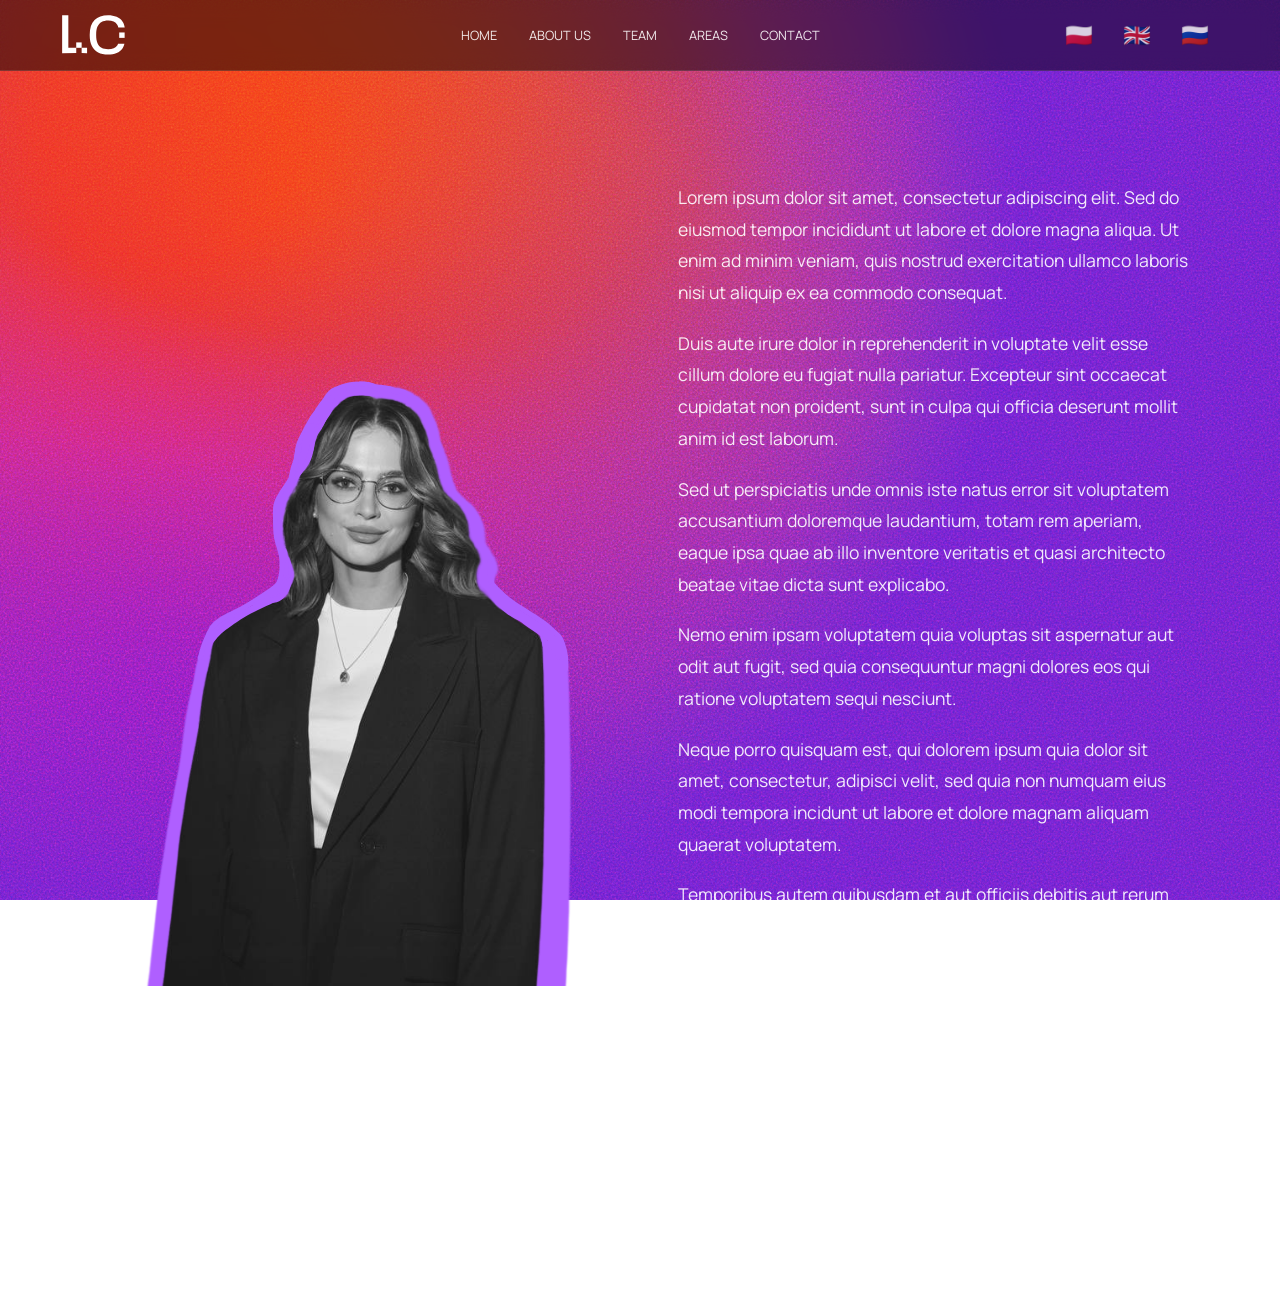
==== ania.html @ a120a797 "Add files via upload" ====
<!DOCTYPE html>
<html lang="pl">
<head>
    <meta charset="UTF-8">
    <meta name="viewport" content="width=device-width, initial-scale=1.0">
    <title>Ania - Legaicha.in</title>
    <link rel="icon" type="image/svg+xml" href="2.svg">
    <link rel="apple-touch-icon" href="2.svg">
    <link rel="stylesheet" href="styles.css">
    <link href="https://fonts.googleapis.com/css2?family=Press+Start+2P&family=Manrope:wght@300;400;500;600;700&display=swap" rel="stylesheet">
    <link rel="stylesheet" href="https://cdnjs.cloudflare.com/ajax/libs/font-awesome/6.0.0/css/all.min.css">
</head>
<body>
    <!-- Fixed Navigation Bar -->
    <nav class="navbar">
        <div class="nav-container">
            <div class="nav-logo">
                <a href="index.html" class="logo-link">
                    <img src="2.svg" alt="Legaicha.in">
                </a>
            </div>
            <ul class="nav-menu">
                <li class="nav-item">
                    <a href="index.html" class="nav-link" data-translate="nav-home">HOME</a>
                </li>
                <li class="nav-item">
                    <a href="index.html" class="nav-link" data-translate="nav-about">ABOUT US</a>
                </li>
                <li class="nav-item">
                    <a href="index.html" class="nav-link" data-translate="nav-team">TEAM</a>
                </li>
                <li class="nav-item">
                    <a href="index.html" class="nav-link" data-translate="nav-areas">AREAS</a>
                </li>
                <li class="nav-item">
                    <a href="index.html" class="nav-link" data-translate="nav-contact">CONTACT</a>
                </li>
            </ul>
            <div class="language-selector">
                <button class="lang-btn active" data-lang="pl">🇵🇱</button>
                <button class="lang-btn" data-lang="en">🇬🇧</button>
                <button class="lang-btn" data-lang="ru">🇷🇺</button>
            </div>
            <div class="hamburger">
                <span class="bar"></span>
                <span class="bar"></span>
                <span class="bar"></span>
            </div>
        </div>
    </nav>

    <!-- Main Content -->
    <main class="main-content">
        <section class="section">
            <div class="container">
                <h2 class="about-heading" data-translate="ania-heading">ANIA</h2>
                <div class="about-interactive">
                    <div class="about-image-container">
                        <img src="ania.svg" alt="Ania" class="about-image">
                    </div>
                    <div class="about-text-container" style="opacity: 1; transform: translateX(0); pointer-events: auto;">
                        <div class="about-text-content" data-translate="ania-text">
                            <p>Lorem ipsum dolor sit amet, consectetur adipiscing elit. Sed do eiusmod tempor incididunt ut labore et dolore magna aliqua. Ut enim ad minim veniam, quis nostrud exercitation ullamco laboris nisi ut aliquip ex ea commodo consequat.</p>
                            
                            <p>Duis aute irure dolor in reprehenderit in voluptate velit esse cillum dolore eu fugiat nulla pariatur. Excepteur sint occaecat cupidatat non proident, sunt in culpa qui officia deserunt mollit anim id est laborum.</p>
                            
                            <p>Sed ut perspiciatis unde omnis iste natus error sit voluptatem accusantium doloremque laudantium, totam rem aperiam, eaque ipsa quae ab illo inventore veritatis et quasi architecto beatae vitae dicta sunt explicabo.</p>
                            
                            <p>Nemo enim ipsam voluptatem quia voluptas sit aspernatur aut odit aut fugit, sed quia consequuntur magni dolores eos qui ratione voluptatem sequi nesciunt.</p>
                            
                            <p>Neque porro quisquam est, qui dolorem ipsum quia dolor sit amet, consectetur, adipisci velit, sed quia non numquam eius modi tempora incidunt ut labore et dolore magnam aliquam quaerat voluptatem.</p>
                            
                            <p>Temporibus autem quibusdam et aut officiis debitis aut rerum necessitatibus saepe eveniet ut et voluptates repudiandae sint et molestiae non recusandae. Itaque earum rerum hic tenetur a sapiente delectus, ut aut reiciendis voluptatibus maiores alias consequatur aut perferendis doloribus asperiores repellat.</p>
                            
                            <p>Nulla facilisi. Curabitur lacinia pulvinar nibh. Aliquam porttitor, nulla quis luctus finibus, risus nibh porta nisi, nec commodo arcu tortor id nunc. Proin quis neque lacinia, euismod dui a, aliquet nisi.</p>
                        </div>
                    </div>
                </div>
            </div>
        </section>
    </main>

    <script src="script.js"></script>
</body>
</html>
---- styles.css ----
/* Reset and base styles */
* {
    margin: 0;
    padding: 0;
    box-sizing: border-box;
}

body {
    font-family: 'Manrope', sans-serif;
    line-height: 1.6;
    color: #333;
    overflow-x: hidden;
    margin: 0;
    padding: 0;
    position: relative;
}

/* Fixed gradient background - completely static */
html::before {
    content: '';
    position: fixed;
    top: 0;
    left: 0;
    right: 0;
    bottom: 0;
    width: 100%;
    height: 100%;
    z-index: -1000;
    pointer-events: none;
    
    --y-0: 16%;
    --c-0: hsla(18, 76%, 52%, 1);
    --x-0: 13%;
    --c-1: hsla(265, 73%, 45%, 1);
    --x-1: 14%;
    --y-1: 89%;
    --y-2: 23%;
    --x-2: 23%;
    --c-2: hsla(18, 76%, 52%, 1);
    --y-3: 23%;
    --x-3: 23%;
    --c-3: hsla(265, 73%, 45%, 1);
    --y-4: 23%;
    --x-4: 23%;
    --c-4: hsla(265, 73%, 45%, 1);
    
    background-color: hsla(265, 73%, 45%, 1);
    background-image: 
        url("data:image/svg+xml,%3Csvg viewBox='0 0 728 728' xmlns='http://www.w3.org/2000/svg'%3E%3Cfilter id='noiseFilter'%3E%3CfeTurbulence type='fractalNoise' baseFrequency='0.65' numOctaves='3' stitchTiles='stitch'/%3E%3C/filter%3E%3Crect width='100%25' height='100%25' filter='url(%23noiseFilter)'/%3E%3C/svg%3E"), 
        radial-gradient(circle at var(--x-0) var(--y-0), var(--c-0) var(--s-start-0), transparent var(--s-end-0)), 
        radial-gradient(circle at var(--x-1) var(--y-1), var(--c-1) var(--s-start-1), transparent var(--s-end-1)), 
        radial-gradient(circle at var(--x-2) var(--y-2), var(--c-2) var(--s-start-2), transparent var(--s-end-2)), 
        radial-gradient(circle at var(--x-3) var(--y-3), var(--c-3) var(--s-start-3), transparent var(--s-end-3)), 
        radial-gradient(circle at var(--x-4) var(--y-4), var(--c-4) var(--s-start-4), transparent var(--s-end-4));
    animation: hero-gradient-animation 10s linear infinite alternate-reverse;
    background-blend-mode: overlay, overlay, normal, normal, normal, normal;
    background-attachment: fixed;
}

/* Gradient Animation Properties */
@property --s-start-0 {
    syntax: '<percentage>';
    inherits: false;
    initial-value: 9%;
}

@property --s-end-0 {
    syntax: '<percentage>';
    inherits: false;
    initial-value: 58.89119889119889%;
}

@property --y-0 {
    syntax: '<percentage>';
    inherits: false;
    initial-value: 16%;
}

@property --c-0 {
    syntax: '<color>';
    inherits: false;
    initial-value: hsla(18, 76%, 52%, 1);
}

@property --x-0 {
    syntax: '<percentage>';
    inherits: false;
    initial-value: 13%;
}

@property --c-1 {
    syntax: '<color>';
    inherits: false;
    initial-value: hsla(265, 73%, 45%, 1);
}

@property --s-start-1 {
    syntax: '<percentage>';
    inherits: false;
    initial-value: 9%;
}

@property --s-end-1 {
    syntax: '<percentage>';
    inherits: false;
    initial-value: 58.89119889119889%;
}

@property --x-1 {
    syntax: '<percentage>';
    inherits: false;
    initial-value: 14%;
}

@property --y-1 {
    syntax: '<percentage>';
    inherits: false;
    initial-value: 89%;
}

@property --y-2 {
    syntax: '<percentage>';
    inherits: false;
    initial-value: 23%;
}

@property --x-2 {
    syntax: '<percentage>';
    inherits: false;
    initial-value: 23%;
}

@property --s-start-2 {
    syntax: '<percentage>';
    inherits: false;
    initial-value: 2%;
}

@property --s-end-2 {
    syntax: '<percentage>';
    inherits: false;
    initial-value: 60%;
}

@property --c-2 {
    syntax: '<color>';
    inherits: false;
    initial-value: hsla(18, 76%, 52%, 1);
}

@property --y-3 {
    syntax: '<percentage>';
    inherits: false;
    initial-value: 23%;
}

@property --x-3 {
    syntax: '<percentage>';
    inherits: false;
    initial-value: 23%;
}

@property --s-start-3 {
    syntax: '<percentage>';
    inherits: false;
    initial-value: 2%;
}

@property --s-end-3 {
    syntax: '<percentage>';
    inherits: false;
    initial-value: 60%;
}

@property --c-3 {
    syntax: '<color>';
    inherits: false;
    initial-value: hsla(265, 73%, 45%, 1);
}

@property --y-4 {
    syntax: '<percentage>';
    inherits: false;
    initial-value: 23%;
}

@property --x-4 {
    syntax: '<percentage>';
    inherits: false;
    initial-value: 23%;
}

@property --s-start-4 {
    syntax: '<percentage>';
    inherits: false;
    initial-value: 2%;
}

@property --s-end-4 {
    syntax: '<percentage>';
    inherits: false;
    initial-value: 60%;
}

@property --c-4 {
    syntax: '<color>';
    inherits: false;
    initial-value: hsla(265, 73%, 45%, 1);
}

/* Gradient Animation Keyframes */
@keyframes hero-gradient-animation {
    0% {
        --c-1: hsla(265, 73%, 45%, 1);
        --s-start-1: 9%;
        --s-end-1: 58.89119889119889%;
        --x-1: 14%;
        --y-1: 89%;
        --y-2: 23%;
        --x-2: 23%;
        --s-start-2: 2%;
        --s-end-2: 60%;
        --c-2: hsla(18, 76%, 52%, 1);
        --y-3: 23%;
        --x-3: 23%;
        --s-start-3: 2%;
        --s-end-3: 60%;
        --c-3: hsla(265, 73%, 45%, 1);
        --y-4: 23%;
        --x-4: 23%;
        --s-start-4: 2%;
        --s-end-4: 60%;
        --c-4: hsla(265, 73%, 45%, 1);
    }

    33% {
        --c-1: hsla(18, 76%, 52%, 1);
        --s-start-1: 4.5991935069083505%;
        --s-end-1: 60%;
        --x-1: 97%;
        --y-1: 47%;
        --y-2: 91%;
        --x-2: 92%;
        --s-start-2: 4%;
        --s-end-2: 73%;
        --c-2: hsla(18, 76%, 52%, 1);
        --y-3: 91%;
        --x-3: 92%;
        --s-start-3: 4%;
        --s-end-3: 73%;
        --c-3: hsla(265, 0%, 0%, 1);
        --y-4: 91%;
        --x-4: 92%;
        --s-start-4: 4%;
        --s-end-4: 73%;
        --c-4: hsla(265, 0%, 0%, 1);
    }

    66% {
        --c-1: hsla(326, 62%, 40%, 1);
        --s-start-1: 4.5991935069083505%;
        --s-end-1: 60%;
        --x-1: 97%;
        --y-1: 47%;
        --y-2: 91%;
        --x-2: 92%;
        --s-start-2: 4%;
        --s-end-2: 73%;
        --c-2: hsla(265, 73%, 45%, 1);
        --y-3: 91%;
        --x-3: 92%;
        --s-start-3: 4%;
        --s-end-3: 73%;
        --c-3: hsla(18, 0%, 0%, 1);
        --y-4: 91%;
        --x-4: 92%;
        --s-start-4: 4%;
        --s-end-4: 73%;
        --c-4: hsla(265, 0%, 0%, 1);
    }

    99% {
        --y-3: 91%;
        --x-3: 92%;
        --s-start-3: 4%;
        --s-end-3: 73%;
        --c-3: hsla(18, 0%, 0%, 1);
        --y-4: 91%;
        --x-4: 92%;
        --s-start-4: 4%;
        --s-end-4: 73%;
        --c-4: hsla(265, 0%, 0%, 1);
    }
}

/* Hero section without background */
.hero-section {
    min-height: 100vh;
    position: relative;
    background: transparent;
    padding-bottom: 0;
}

/* Navigation Bar */
.navbar {
    position: fixed;
    top: 0;
    width: 100%;
    background: rgba(0, 0, 0, 0.5);
    backdrop-filter: blur(10px);
    border-bottom: 1px solid rgba(255, 255, 255, 0.1);
    z-index: 1000;
    transition: all 0.3s ease;
}

.nav-container {
    max-width: 1200px;
    margin: 0 auto;
    padding: 0 20px;
    display: flex;
    justify-content: space-between;
    align-items: center;
    height: 70px;
    position: relative;
}

.nav-logo {
    display: flex;
    align-items: center;
}

.nav-logo img {
    height: 40px;
    width: auto;
}

.logo-link {
    display: inline-block;
    text-decoration: none;
    line-height: 0;
}

.nav-menu {
    display: flex;
    list-style: none;
    gap: 2rem;
    align-items: center;
    position: absolute;
    left: 50%;
    transform: translateX(-50%);
    margin: 0;
}

.nav-link {
    color: rgba(255, 255, 255, 0.9);
    text-decoration: none;
    font-weight: normal;
    font-size: 0.8rem;
    position: relative;
    transition: color 0.3s ease;
}

.nav-link:hover {
    color: #f2c249;
}



/* Language Selector */
.language-selector {
    display: flex;
    gap: 0.5rem;
    margin-left: 2rem;
}

.lang-btn {
    padding: 0.5rem;
    border: none;
    background: none;
    color: rgba(255, 255, 255, 0.8);
    cursor: pointer;
    font-size: 1.4rem;
    transition: all 0.3s ease;
    min-width: 50px;
    display: flex;
    align-items: center;
    justify-content: center;
}

.lang-btn:hover {
    opacity: 0.7;
}

/* Hamburger Menu */
.hamburger {
    display: none;
    flex-direction: column;
    cursor: pointer;
    margin-left: 1rem;
}

    .bar {
        width: 25px;
        height: 3px;
        background-color: rgba(255, 255, 255, 0.9);
        margin: 3px 0;
        transition: 0.3s;
    }

/* Main Content */
.main-content {
    padding-top: 70px;
}

.container {
    max-width: 1200px;
    margin: 0 auto;
    padding: 0 20px;
}

.section {
    padding: 80px 0;
    position: relative;
}

.section:not(.hero-section) {
    background: none;
    margin: 0;
}

.section:nth-child(even):not(.hero-section) {
    background: none;
}

.section-title {
    font-size: 1.5rem;
    font-weight: normal;
    text-align: center;
    margin-bottom: 3rem;
    color: white;
    text-shadow: 2px 2px 4px rgba(0, 0, 0, 0.7);
}

/* Hero Section */
.hero-content {
    display: flex;
    flex-direction: column;
    align-items: center;
    justify-content: center;
    text-align: center;
    height: calc(100vh - 250px);
    color: white;
}

.hero-logo {
    max-width: 1600px;
    width: 80%;
    height: auto;
    margin-bottom: 0.5rem;
    filter: drop-shadow(2px 2px 4px rgba(0, 0, 0, 0.3));
}

.hero-title {
    font-size: 2.5rem;
    font-weight: normal;
    margin-bottom: 1rem;
    text-shadow: 2px 2px 4px rgba(0, 0, 0, 0.3);
    display: none;
}

.hero-subtitle {
    font-size: 0.9rem;
    margin-bottom: 2rem;
    opacity: 0.9;
    max-width: 600px;
    line-height: 1.8;
}

.cta-button {
    padding: 1rem 2rem;
    background: rgba(255, 255, 255, 0.2);
    border: 2px solid rgba(255, 255, 255, 0.3);
    color: white;
    font-size: 0.7rem;
    font-family: 'Manrope', sans-serif;
    border-radius: 8px;
    cursor: pointer;
    transition: all 0.3s ease;
    backdrop-filter: blur(10px);
}

.cta-button:hover {
    background: rgba(255, 255, 255, 0.3);
    transform: translateY(-2px);
    box-shadow: 0 10px 30px rgba(0, 0, 0, 0.2);
}

/* About Section */
.about-content {
    max-width: 800px;
    margin: 0 auto;
    text-align: center;
    font-size: 0.7rem;
    line-height: 2;
    color: white;
    text-shadow: 1px 1px 3px rgba(0, 0, 0, 0.8);
}

/* Team Section */
.team-grid {
    display: grid;
    grid-template-columns: repeat(auto-fit, minmax(300px, 1fr));
    gap: 2rem;
    margin-top: 3rem;
}

.team-member {
    background: none;
    padding: 2rem;
    border-radius: 12px;
    text-align: center;
    transition: transform 0.3s ease;
}

.team-member:hover {
    transform: translateY(-5px);
    box-shadow: 0 10px 25px rgba(0, 0, 0, 0.15);
}

.member-photo {
    width: 120px;
    height: 120px;
    border-radius: 50%;
    background: linear-gradient(135deg, #6366f1, #8b5cf6);
    margin: 0 auto 1rem;
}

.member-name {
    font-size: 0.8rem;
    font-weight: normal;
    margin-bottom: 0.5rem;
    color: white;
    text-shadow: 1px 1px 3px rgba(0, 0, 0, 0.8);
}

.member-role {
    color: rgba(255, 255, 255, 0.9);
    font-size: 0.6rem;
    text-shadow: 1px 1px 3px rgba(0, 0, 0, 0.8);
}

/* Areas Section */
.areas-grid {
    display: grid;
    grid-template-columns: repeat(auto-fit, minmax(300px, 1fr));
    gap: 2rem;
    margin-top: 3rem;
}

.area-card {
    background: none;
    padding: 2rem;
    border-radius: 12px;
    transition: transform 0.3s ease;
}

.area-card:hover {
    transform: translateY(-5px);
    box-shadow: 0 10px 25px rgba(0, 0, 0, 0.15);
}

.area-card h3 {
    font-size: 0.8rem;
    font-weight: normal;
    margin-bottom: 1rem;
    color: white;
    text-shadow: 1px 1px 3px rgba(0, 0, 0, 0.8);
}

.area-card p {
    color: rgba(255, 255, 255, 0.9);
    line-height: 2;
    font-size: 0.6rem;
    text-shadow: 1px 1px 3px rgba(0, 0, 0, 0.8);
}

/* Contact Section */
.contact-content {
    max-width: 600px;
    margin: 0 auto;
    text-align: center;
}

.contact-info {
    background: none;
    padding: 2rem;
    border-radius: 12px;
}

.contact-info p {
    margin-bottom: 1rem;
    font-size: 0.7rem;
    color: white;
    line-height: 1.8;
    text-shadow: 1px 1px 3px rgba(0, 0, 0, 0.8);
}

.contact-info strong {
    color: white;
    text-shadow: 1px 1px 3px rgba(0, 0, 0, 0.8);
}

/* Responsive Design */
@media (max-width: 768px) {
    .nav-menu {
        position: fixed;
        left: -100%;
        top: 70px;
        flex-direction: column;
        background-color: rgba(0, 0, 0, 0.95);
        backdrop-filter: blur(10px);
        width: 100%;
        text-align: center;
        transition: 0.3s;
        padding: 2rem 0;
        gap: 1rem;
        transform: none;
    }

    .nav-menu.active {
        left: 0;
    }

    .hamburger {
        display: flex;
    }

    .hamburger.active .bar:nth-child(2) {
        opacity: 0;
    }

    .hamburger.active .bar:nth-child(1) {
        transform: translateY(8px) rotate(45deg);
    }

    .hamburger.active .bar:nth-child(3) {
        transform: translateY(-8px) rotate(-45deg);
    }

    .language-selector {
        display: none;
    }

    .nav-menu::before {
        content: '';
        display: block;
        width: 80%;
        height: 1px;
        background-color: rgba(255, 255, 255, 0.2);
        margin: 0 auto 1rem;
    }

    .nav-menu::after {
        content: '🇵🇱 🇬🇧 🇷🇺';
        display: block;
        text-align: center;
        margin-top: 1rem;
        font-size: 1.4rem;
        letter-spacing: 1rem;
        cursor: pointer;
    }

    .hero-title {
        font-size: 1.5rem;
    }

    .section-title {
        font-size: 1.2rem;
    }

    .team-grid,
    .areas-grid {
        grid-template-columns: 1fr;
    }

    .container {
        padding: 0 15px;
    }

    .section {
        padding: 60px 0;
    }
}

@media (max-width: 480px) {
    .hero-title {
        font-size: 1.2rem;
    }

    .hero-subtitle {
        font-size: 0.6rem;
    }

    .cta-button {
        padding: 0.8rem 1.5rem;
        font-size: 0.6rem;
    }
    
    #about {
        padding: 60px 0 0 0;
    }
    
    #about .container {
        padding: 0 15px;
    }
    
    .about-interactive {
        gap: 1.5rem;
    }
    
    .about-text-container {
        padding: 1rem;
        order: 1;
    }
    
    .about-image-container {
        order: 2;
        display: flex;
        justify-content: center;
        align-items: flex-end;
        width: 100%;
    }
    
    .about-image {
        margin: 0 auto;
    }
    
    .about-heading {
        font-size: 1.2rem;
    }
    
    .about-text-content {
        font-size: 0.8rem;
    }
}

/* About Section Interactive Styles */
#about {
    padding: 0;
    background: linear-gradient(to bottom, rgba(0, 0, 0, 0), rgba(0, 0, 0, 0.5));
    border-bottom: 20px solid #af5fff;
    height: calc(100vh - 70px);
    margin-top: 70px;
    box-sizing: border-box;
    display: flex;
    align-items: flex-end;
}

#about .container {
    max-width: none;
    padding: 0 40px;
    width: 100%;
    display: flex;
    align-items: flex-end;
}

.about-interactive {
    display: flex;
    align-items: center;
    gap: 4rem;
    min-height: 30vh;
    width: 100%;
    max-width: none;
    padding: 0;
}

.about-image-container {
    flex: 0 0 45%;
    display: flex;
    justify-content: flex-start;
    align-items: center;
    padding-left: 1rem;
}

.about-image {
    width: 120%;
    max-width: 120%;
    height: auto;
    cursor: pointer;
    transition: transform 0.3s ease, filter 0.3s ease;

}



.about-text-container {
    flex: 1;
    opacity: 0;
    transform: translateX(100%);
    transition: all 0.7s ease;
    pointer-events: none;
    padding: 2rem;
    max-width: none;
}

.about-text-container.visible {
    opacity: 1;
    transform: translateX(0);
    pointer-events: auto;
}

.about-heading {
    color: #f2c249;
    font-size: 2.5rem;
    margin-bottom: 2rem;
    font-family: 'Manrope', sans-serif;
    text-align: center;
    position: absolute;
    top: 2rem;
    left: 50%;
    transform: translateX(-50%);
}

.about-text-content {
    color: rgba(255, 255, 255, 0.9);
    line-height: 1.8;
    font-size: 1.1rem;
    font-family: 'Manrope', sans-serif;
    font-weight: 400;
}

.about-text-content p {
    margin-bottom: 1.2rem;
}

.about-text-content p:last-child {
    margin-bottom: 0;
}

/* Team Section Styles */
#team {
    padding: 0;
    background: linear-gradient(to bottom, rgba(0, 0, 0, 0), rgba(0, 0, 0, 0.5));
    border-bottom: 20px solid #af5fff;
    height: calc(100vh - 70px);
    margin-top: 70px;
    box-sizing: border-box;
    display: flex;
    align-items: flex-end;
}

#team .container {
    max-width: none;
    padding: 0 40px;
    width: 100%;
    display: flex;
    align-items: flex-end;
}

.team-interactive {
    display: flex;
    align-items: flex-end;
    gap: 4rem;
    min-height: 30vh;
    width: 100%;
    max-width: none;
    padding: 0;
    justify-content: space-around;
}

.team-image-container {
    flex: 0 0 40%;
    display: flex;
    justify-content: center;
    align-items: flex-end;
}

.team-image {
    width: 100%;
    max-width: 100%;
    height: auto;
    cursor: pointer;
    transition: transform 0.3s ease, filter 0.3s ease;
}

.team-heading {
    color: #f2c249;
    font-size: 2.5rem;
    margin-bottom: 2rem;
    font-family: 'Manrope', sans-serif;
    text-align: center;
    position: absolute;
    top: 2rem;
    left: 50%;
    transform: translateX(-50%);
}

/* Responsive for team section */
@media (max-width: 768px) {
    #team .container {
        padding: 0 20px;
    }
    
    .team-interactive {
        flex-direction: column;
        text-align: center;
        gap: 2rem;
        justify-content: center;
    }
    
    .team-image-container {
        flex: none;
    }
    
    .team-image {
        width: 80%;
        max-width: 80%;
    }
    
    .team-heading {
        font-size: 1.5rem;
        position: relative;
        top: auto;
        left: auto;
        transform: none;
        margin-bottom: 1rem;
    }
}

/* Areas Section Styles */
.areas-background {
    background-color: rgba(0, 0, 0, 0.5);
    backdrop-filter: blur(20px);
    -webkit-backdrop-filter: blur(20px);
    padding: 0;
    border-radius: 0;
    margin: 0;
    min-height: 100vh;
    display: flex;
    align-items: center;
    justify-content: center;
}

/* Override section padding for areas section */
#areas.section {
    padding: 0;
}

/* Areas heading - same style as about heading */
.areas-heading {
    color: #f2c249;
    font-size: 2.5rem;
    margin-bottom: 2rem;
    font-family: 'Manrope', sans-serif;
    text-align: center;
    position: absolute;
    top: 2rem;
    left: 50%;
    transform: translateX(-50%);
}

.areas-icons-grid {
    display: flex;
    flex-direction: column;
    gap: 3rem;
    align-items: center;
    margin: 0;
    width: 100vw;
    margin-left: calc(-50vw + 50%);
}

.areas-row {
    display: flex;
    justify-content: center;
    gap: 3rem;
    width: 100%;
    padding: 0;
}

.area-icon {
    display: flex;
    flex-direction: column;
    align-items: center;
    gap: 0.5rem;
    cursor: pointer;
    transition: transform 0.3s ease;
}

.area-icon-img {
    width: 160px;
    height: 160px;
    transition: all 0.3s ease;
}

.area-icon-img:hover {
    transform: scale(1.1);
    filter: brightness(1.2);
}

.area-specialization {
    color: #f2c249;
    font-size: 0.9rem;
    font-weight: 500;
    text-align: center;
    font-family: 'Manrope', sans-serif;
    line-height: 1.2;
    text-transform: uppercase;
    letter-spacing: 0.5px;
}

/* Responsive for areas section */
@media (max-width: 768px) {
    .areas-icons-grid {
        gap: 1rem;
    }
    
    .areas-row {
        gap: 1rem;
    }
    
    .area-icon-img {
        width: 120px;
        height: 120px;
    }
    
    .area-specialization {
        font-size: 0.8rem;
    }
}

@media (max-width: 480px) {
    .areas-row {
        gap: 0.8rem;
    }
    
    .area-icon-img {
        width: 100px;
        height: 100px;
    }
    
    .area-specialization {
        font-size: 0.7rem;
    }
}

/* Responsive for about section */
@media (max-width: 768px) {
    #about {
        height: auto;
        min-height: auto;
        margin-top: 0;
        padding: 80px 0 0 0;
    }
    
    #about .container {
        padding: 0 20px;
    }
    
    .about-interactive {
        flex-direction: column;
        text-align: center;
        gap: 2rem;
        min-height: auto;
    }
    
    .about-text-container {
        opacity: 1;
        transform: none;
        pointer-events: auto;
        padding: 1.5rem;
        order: 1;
    }
    
    .about-image-container {
        flex: none;
        padding-left: 0;
        order: 2;
        display: flex;
        justify-content: center;
        align-items: flex-end;
        width: 100%;
    }
    
    .about-image {
        width: 100%;
        max-width: 100%;
        margin: 0 auto;
    }
    
    .about-heading {
        font-size: 1.5rem;
    }
    
    .about-text-content {
        font-size: 0.9rem;
        font-family: 'Manrope', sans-serif;
        font-weight: 400;
    }
}

/* Contact Section Styles */
#contact.section {
    padding: 0;
    height: 100vh;
    position: relative;
    display: flex;
    flex-direction: column;
}

.contact-background {
    background: linear-gradient(to bottom, 
        rgba(0, 0, 0, 0.5) 0%, 
        rgba(0, 0, 0, 0.3) 30%, 
        rgba(0, 0, 0, 0.15) 60%, 
        rgba(0, 0, 0, 0.05) 80%, 
        rgba(0, 0, 0, 0) 100%);
    flex: 1;
    display: flex;
    align-items: center;
    justify-content: center;
}

/* Contact heading - same style as about heading */
.contact-heading {
    color: #f2c249;
    font-size: 2.5rem;
    margin-bottom: 2rem;
    font-family: 'Manrope', sans-serif;
    text-align: center;
    position: absolute;
    top: 2rem;
    left: 50%;
    transform: translateX(-50%);
}

.contact-footer {
    background: rgba(0, 0, 0, 1);
    display: flex;
    align-items: center;
    justify-content: center;
    color: white;
    font-family: 'Manrope', sans-serif;
    font-size: 0.9rem;
    opacity: 0.8;
    padding: 1rem 0;
}

.contact-content {
    display: grid;
    grid-template-columns: 1fr 2fr;
    gap: 3rem;
    width: 100%;
    max-width: 1200px;
}

/* Contact Info Box */
.contact-info-box {
    background: rgba(0, 0, 0, 0.5);
    padding: 2rem;
    display: flex;
    flex-direction: column;
    gap: 2rem;
    backdrop-filter: blur(10px);
}

/* Contact Form Box */
.contact-form-box {
    background: rgba(0, 0, 0, 0.5);
    padding: 2rem;
    backdrop-filter: blur(10px);
}

.contact-info {
    display: flex;
    flex-direction: column;
    gap: 2rem;
}

/* Address Bar */
.address-bar {
    display: flex;
    align-items: flex-start;
    gap: 1rem;
    padding: 1.5rem;
    color: white;
    font-size: 1rem;
    transition: all 0.3s ease;
    width: 100%;
    max-width: 300px;
}

.address-bar:hover {
    /* Hover effect removed */
}

.address-bar i {
    font-size: 1.2rem;
    color: #f2c249;
    margin-top: 0.2rem;
}

.address-bar span {
    line-height: 1.4;
}

/* Social Links */
.social-links {
    display: flex;
    flex-direction: column;
    gap: 1rem;
}

.social-link {
    display: flex;
    align-items: center;
    gap: 0.8rem;
    padding: 1rem 1.5rem;
    color: white;
    text-decoration: none;
    font-size: 1rem;
    transition: all 0.3s ease;
    width: 100%;
    max-width: 300px;
}

.social-link:hover {
    transform: translateY(-2px);
}

.social-link i {
    font-size: 1.2rem;
    color: #f2c249;
}

.social-link.linkedin:hover {
    border-color: #0077b5;
}

.social-link.telegram:hover {
    border-color: #0088cc;
}

/* Emails Section */
.emails-section {
    display: flex;
    flex-direction: column;
    gap: 1rem;
}

.email-item {
    display: flex;
    align-items: center;
    gap: 1rem;
    padding: 1rem 1.5rem;
    color: white;
    font-size: 1rem;
    transition: all 0.3s ease;
    width: 100%;
    max-width: 300px;
}

.email-item:hover {
    transform: translateY(-2px);
}

.email-item i {
    font-size: 1.2rem;
    color: #f2c249;
}

.email-item a {
    color: white;
    text-decoration: none;
    transition: color 0.3s ease;
    font-size: 0.9rem;
}

.email-item a:hover {
    color: #f2c249;
}

.contact-form-container {
    width: 100%;
}

.contact-form {
    display: flex;
    flex-direction: column;
    gap: 1.5rem;
    width: 100%;
}

.form-group {
    display: flex;
    flex-direction: column;
    gap: 0.5rem;
}

.form-group label {
    color: white;
    font-size: 1rem;
    font-weight: 500;
}

.form-group input,
.form-group textarea {
    padding: 1rem;
    border: 1px solid rgba(255, 255, 255, 0.2);
    border-radius: 8px;
    background: rgba(255, 255, 255, 0.1);
    color: white;
    font-size: 1rem;
    font-family: 'Manrope', sans-serif;
    transition: all 0.3s ease;
    width: 100%;
}

.form-group input:focus,
.form-group textarea:focus {
    outline: none;
    border-color: #f2c249;
    background: rgba(255, 255, 255, 0.15);
}

.form-group input::placeholder,
.form-group textarea::placeholder {
    color: rgba(255, 255, 255, 0.6);
}

.form-submit-btn {
    padding: 1rem 2rem;
    background: #f2c249;
    border: none;
    border-radius: 8px;
    color: #000;
    font-size: 1rem;
    font-weight: 600;
    font-family: 'Manrope', sans-serif;
    cursor: pointer;
    transition: all 0.3s ease;
    width: 100%;
    max-width: 300px;
    align-self: flex-start;
}

.form-submit-btn:hover {
    background: #e6b742;
    transform: translateY(-2px);
}

/* Responsive for contact section */
@media (max-width: 768px) {
    .contact-content {
        grid-template-columns: 1fr;
        gap: 2rem;
    }
    
    .contact-form-box {
        order: -1;
    }
    
    .contact-info-box,
    .contact-form-box {
        padding: 1.5rem;
    }
    
    .address-bar,
    .social-link,
    .email-item {
        max-width: 100%;
    }
    
    .form-submit-btn {
        max-width: 100%;
    }
    
    .form-group label {
        font-size: 0.9rem;
    }
    
    .form-group input,
    .form-group textarea {
        font-size: 0.9rem;
    }
}

/* Background Floating Icons */
.background-icons {
    position: fixed;
    top: 0;
    left: 0;
    width: 100%;
    height: 100%;
    pointer-events: none;
    z-index: -500;
    overflow: hidden;
}

.floating-icon {
    position: absolute;
    user-select: none;
    transition: transform 0.1s ease-out;
}

.floating-icon-img {
    width: 60px;
    height: 60px;
    opacity: 0.5;
    filter: brightness(1.2) contrast(1.2);
}

.large-icon .floating-icon-img {
    width: 120px;
    height: 120px;
}

/* Custom size for x7 icon - twice as large */
#icon-x7 .floating-icon-img {
    width: 120px;
    height: 120px;
}

/* Responsive adjustments for floating icons */
@media (max-width: 768px) {
    .floating-icon-img {
        width: 50px;
        height: 50px;
    }
    .large-icon .floating-icon-img {
        width: 100px;
        height: 100px;
    }
}

@media (max-width: 480px) {
    .floating-icon-img {
        width: 40px;
        height: 40px;
    }
    .large-icon .floating-icon-img {
        width: 80px;
        height: 80px;
    }
}

/* Section title animations */
.section-title,
.about-heading,
.team-heading,
.areas-heading,
.contact-heading {
    opacity: 0;
    transform: translateX(100%) translateX(-50%);
    transition: all 0.7s ease;
}

.section-title.visible,
.about-heading.visible,
.team-heading.visible,
.areas-heading.visible,
.contact-heading.visible {
    opacity: 1;
    transform: translateX(0) translateX(-50%);
}
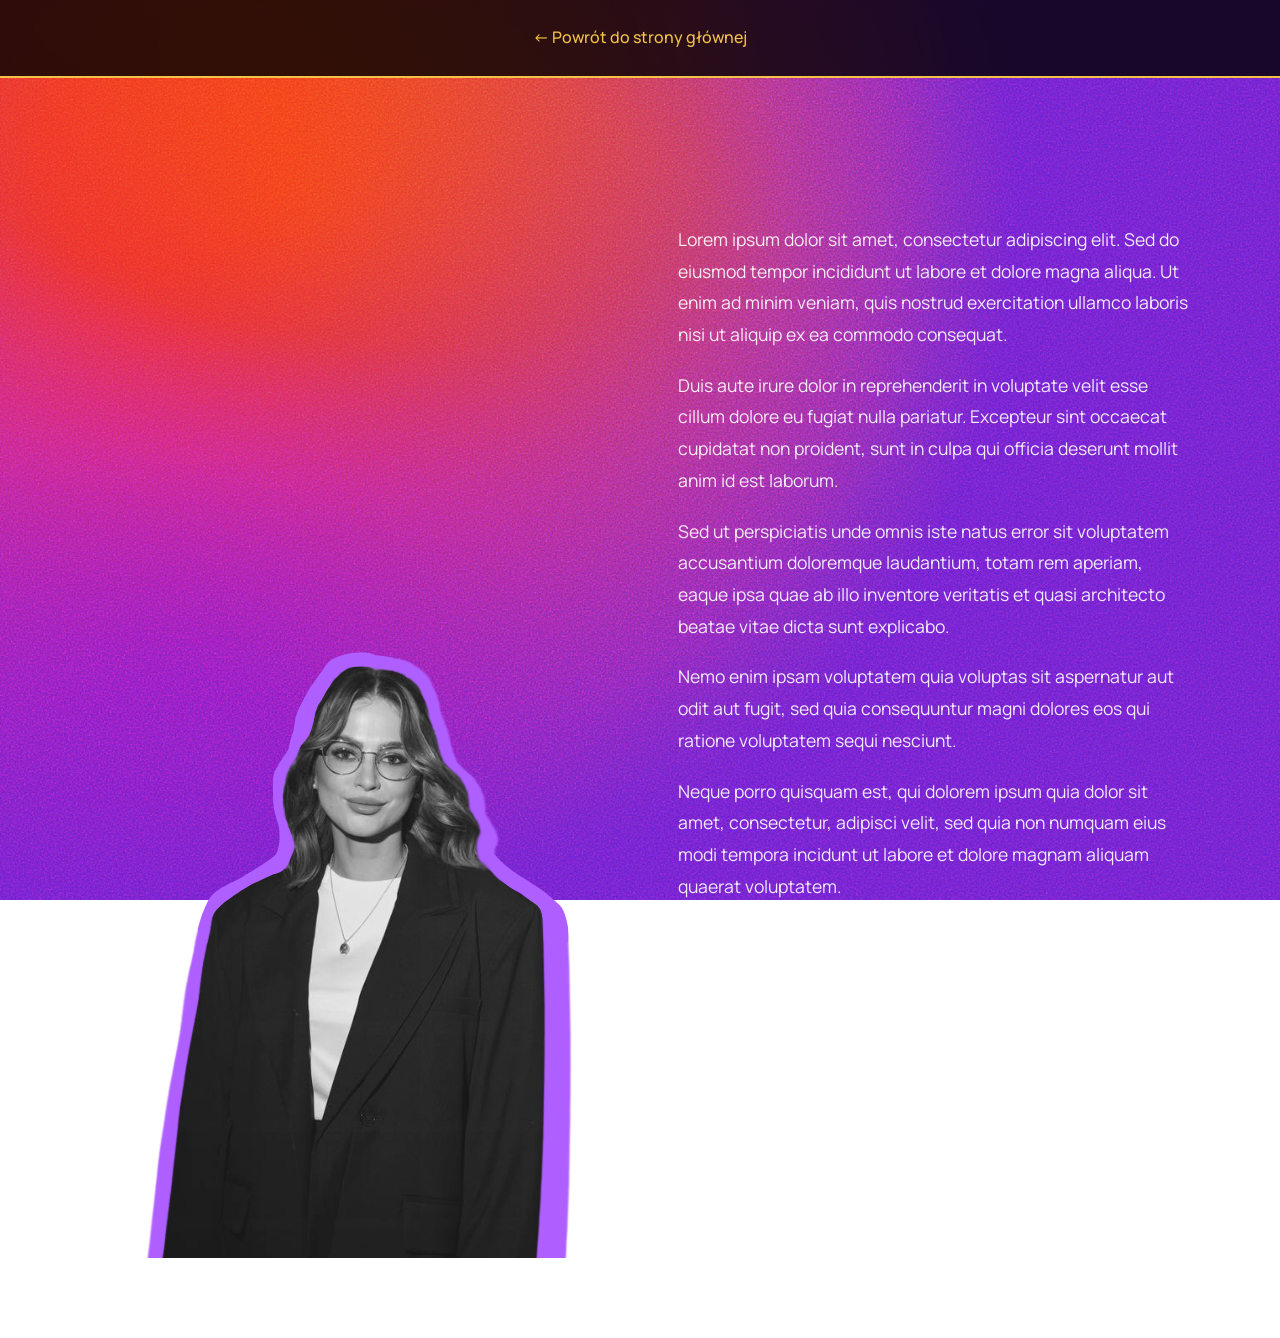
==== commit abc990bb: "Add files via upload" ====
--- a/ania.html
+++ b/ania.html
@@ -11,43 +11,10 @@
     <link rel="stylesheet" href="https://cdnjs.cloudflare.com/ajax/libs/font-awesome/6.0.0/css/all.min.css">
 </head>
 <body>
-    <!-- Fixed Navigation Bar -->
-    <nav class="navbar">
-        <div class="nav-container">
-            <div class="nav-logo">
-                <a href="index.html" class="logo-link">
-                    <img src="2.svg" alt="Legaicha.in">
-                </a>
-            </div>
-            <ul class="nav-menu">
-                <li class="nav-item">
-                    <a href="index.html" class="nav-link" data-translate="nav-home">HOME</a>
-                </li>
-                <li class="nav-item">
-                    <a href="index.html" class="nav-link" data-translate="nav-about">ABOUT US</a>
-                </li>
-                <li class="nav-item">
-                    <a href="index.html" class="nav-link" data-translate="nav-team">TEAM</a>
-                </li>
-                <li class="nav-item">
-                    <a href="index.html" class="nav-link" data-translate="nav-areas">AREAS</a>
-                </li>
-                <li class="nav-item">
-                    <a href="index.html" class="nav-link" data-translate="nav-contact">CONTACT</a>
-                </li>
-            </ul>
-            <div class="language-selector">
-                <button class="lang-btn active" data-lang="pl">🇵🇱</button>
-                <button class="lang-btn" data-lang="en">🇬🇧</button>
-                <button class="lang-btn" data-lang="ru">🇷🇺</button>
-            </div>
-            <div class="hamburger">
-                <span class="bar"></span>
-                <span class="bar"></span>
-                <span class="bar"></span>
-            </div>
-        </div>
-    </nav>
+    <!-- Back Button Header -->
+    <div class="back-header">
+        <a href="index.html" class="back-button">← Powrót do strony głównej</a>
+    </div>
 
     <!-- Main Content -->
     <main class="main-content">
--- a/styles.css
+++ b/styles.css
@@ -3,6 +3,10 @@
     margin: 0;
     padding: 0;
     box-sizing: border-box;
+}
+
+html {
+    scroll-behavior: smooth;
 }
 
 body {
@@ -299,6 +303,7 @@
     position: relative;
     background: transparent;
     padding-bottom: 0;
+    scroll-margin-top: 70px; /* Ensure proper scrolling with fixed navbar */
 }
 
 /* Navigation Bar */
@@ -749,11 +754,12 @@
     padding: 0;
     background: linear-gradient(to bottom, rgba(0, 0, 0, 0), rgba(0, 0, 0, 0.5));
     border-bottom: 20px solid #af5fff;
-    height: calc(100vh - 70px);
-    margin-top: 70px;
+    height: 100vh;
+    margin-top: 0;
     box-sizing: border-box;
     display: flex;
     align-items: flex-end;
+    scroll-margin-top: 70px; /* Ensure proper scrolling with fixed navbar */
 }
 
 #about .container {
@@ -766,7 +772,7 @@
 
 .about-interactive {
     display: flex;
-    align-items: center;
+    align-items: flex-end;
     gap: 4rem;
     min-height: 30vh;
     width: 100%;
@@ -778,7 +784,7 @@
     flex: 0 0 45%;
     display: flex;
     justify-content: flex-start;
-    align-items: center;
+    align-items: flex-end;
     padding-left: 1rem;
 }
 
@@ -799,7 +805,7 @@
     transform: translateX(100%);
     transition: all 0.7s ease;
     pointer-events: none;
-    padding: 2rem;
+    padding: 4rem 2rem 2rem 2rem;
     max-width: none;
 }
 
@@ -819,6 +825,9 @@
     top: 2rem;
     left: 50%;
     transform: translateX(-50%);
+    height: 2.5rem;
+    width: auto;
+    max-width: none;
 }
 
 .about-text-content {
@@ -847,6 +856,7 @@
     box-sizing: border-box;
     display: flex;
     align-items: flex-end;
+    scroll-margin-top: 70px; /* Ensure proper scrolling with fixed navbar */
 }
 
 #team .container {
@@ -893,6 +903,9 @@
     top: 2rem;
     left: 50%;
     transform: translateX(-50%);
+    height: 2.5rem;
+    width: auto;
+    max-width: none;
 }
 
 /* Responsive for team section */
@@ -924,6 +937,9 @@
         left: auto;
         transform: none;
         margin-bottom: 1rem;
+        height: 1.5rem;
+        width: auto;
+        max-width: none;
     }
 }
 
@@ -939,6 +955,7 @@
     display: flex;
     align-items: center;
     justify-content: center;
+    scroll-margin-top: 70px; /* Ensure proper scrolling with fixed navbar */
 }
 
 /* Override section padding for areas section */
@@ -957,6 +974,9 @@
     top: 2rem;
     left: 50%;
     transform: translateX(-50%);
+    height: 2.5rem;
+    width: auto;
+    max-width: none;
 }
 
 .areas-icons-grid {
@@ -987,8 +1007,8 @@
 }
 
 .area-icon-img {
-    width: 160px;
-    height: 160px;
+    width: 200px;
+    height: 200px;
     transition: all 0.3s ease;
 }
 
@@ -1019,8 +1039,8 @@
     }
     
     .area-icon-img {
-        width: 120px;
-        height: 120px;
+        width: 150px;
+        height: 150px;
     }
     
     .area-specialization {
@@ -1034,8 +1054,8 @@
     }
     
     .area-icon-img {
-        width: 100px;
-        height: 100px;
+        width: 130px;
+        height: 130px;
     }
     
     .area-specialization {
@@ -1089,6 +1109,9 @@
     
     .about-heading {
         font-size: 1.5rem;
+        height: 1.5rem;
+        width: auto;
+        max-width: none;
     }
     
     .about-text-content {
@@ -1105,6 +1128,7 @@
     position: relative;
     display: flex;
     flex-direction: column;
+    scroll-margin-top: 70px; /* Ensure proper scrolling with fixed navbar */
 }
 
 .contact-background {
@@ -1131,6 +1155,9 @@
     top: 2rem;
     left: 50%;
     transform: translateX(-50%);
+    height: 2.5rem;
+    width: auto;
+    max-width: none;
 }
 
 .contact-footer {
@@ -1339,8 +1366,8 @@
     cursor: pointer;
     transition: all 0.3s ease;
     width: 100%;
-    max-width: 300px;
-    align-self: flex-start;
+    max-width: 100%;
+    align-self: stretch;
 }
 
 .form-submit-btn:hover {
@@ -1461,4 +1488,211 @@
 .contact-heading.visible {
     opacity: 1;
     transform: translateX(0) translateX(-50%);
+}
+
+/* Cookie Consent Banner */
+.cookie-consent {
+    position: fixed;
+    bottom: 20px;
+    right: 20px;
+    background: rgba(0, 0, 0, 0.95);
+    border: 2px solid #f2c249;
+    border-radius: 10px;
+    padding: 1.5rem;
+    max-width: 350px;
+    z-index: 10000;
+    box-shadow: 0 10px 30px rgba(0, 0, 0, 0.5);
+    backdrop-filter: blur(10px);
+    transform: translateX(400px);
+    transition: transform 0.5s ease;
+}
+
+.cookie-consent.show {
+    transform: translateX(0);
+}
+
+.cookie-content {
+    display: flex;
+    flex-direction: column;
+    gap: 1rem;
+}
+
+.cookie-text p {
+    color: rgba(255, 255, 255, 0.9);
+    font-size: 0.9rem;
+    line-height: 1.4;
+    margin: 0;
+}
+
+.cookie-privacy-link {
+    color: #f2c249;
+    text-decoration: none;
+    font-weight: 500;
+    transition: all 0.3s ease;
+}
+
+.cookie-privacy-link:hover {
+    color: #e6b800;
+    text-decoration: underline;
+}
+
+.cookie-buttons {
+    display: flex;
+    gap: 0.5rem;
+}
+
+.cookie-btn {
+    padding: 0.5rem 1rem;
+    border: none;
+    border-radius: 5px;
+    font-family: 'Manrope', sans-serif;
+    font-weight: 600;
+    cursor: pointer;
+    transition: all 0.3s ease;
+    font-size: 0.85rem;
+}
+
+.cookie-btn.accept {
+    background: linear-gradient(135deg, #f2c249, #e6b800);
+    color: #333;
+}
+
+.cookie-btn.accept:hover {
+    transform: translateY(-2px);
+    box-shadow: 0 5px 15px rgba(242, 194, 73, 0.3);
+}
+
+.cookie-btn.reject {
+    background: transparent;
+    color: rgba(255, 255, 255, 0.7);
+    border: 1px solid rgba(255, 255, 255, 0.3);
+}
+
+.cookie-btn.reject:hover {
+    background: rgba(255, 255, 255, 0.1);
+    color: white;
+}
+
+/* Responsive design for cookie banner */
+@media (max-width: 768px) {
+    .cookie-consent {
+        bottom: 10px;
+        right: 10px;
+        left: 10px;
+        max-width: none;
+        transform: translateY(400px);
+    }
+    
+    .cookie-consent.show {
+        transform: translateY(0);
+    }
+    
+    .cookie-buttons {
+        justify-content: center;
+    }
+}
+
+/* Back Button Header Styles */
+.back-header {
+    position: fixed;
+    top: 0;
+    left: 0;
+    right: 0;
+    background: rgba(0, 0, 0, 0.8);
+    backdrop-filter: blur(10px);
+    z-index: 1000;
+    padding: 1rem 2rem;
+    border-bottom: 2px solid #f2c249;
+    display: flex;
+    justify-content: center;
+    align-items: center;
+}
+
+.back-button {
+    display: inline-block;
+    padding: 0.5rem 1rem;
+    color: #f2c249;
+    text-decoration: none;
+    font-weight: 500;
+    font-family: 'Manrope', sans-serif;
+    transition: all 0.3s ease;
+    font-size: 1rem;
+    border: 1px solid transparent;
+    border-radius: 3px;
+}
+
+.back-button:hover {
+    color: #e6b800;
+    border-color: #f2c249;
+    background: rgba(242, 194, 73, 0.1);
+}
+
+/* Adjust main content for fixed header */
+.main-content {
+    padding-top: 80px;
+}
+
+/* Privacy Policy Table Styles */
+.privacy-table {
+    margin: 2rem 0;
+    overflow-x: auto;
+}
+
+.privacy-table table {
+    width: 100%;
+    border-collapse: collapse;
+    background: rgba(0, 0, 0, 0.3);
+    border-radius: 8px;
+    overflow: hidden;
+}
+
+.privacy-table th,
+.privacy-table td {
+    padding: 1rem;
+    text-align: left;
+    border-bottom: 1px solid rgba(255, 255, 255, 0.1);
+}
+
+.privacy-table th {
+    background: rgba(242, 194, 73, 0.2);
+    color: #f2c249;
+    font-weight: 600;
+    font-size: 0.9rem;
+}
+
+.privacy-table td {
+    font-size: 0.85rem;
+    line-height: 1.4;
+}
+
+.privacy-table tr:hover {
+    background: rgba(255, 255, 255, 0.05);
+}
+
+.privacy-section h3 {
+    color: #f2c249;
+    font-size: 1.2rem;
+    margin: 1.5rem 0 1rem 0;
+}
+
+.privacy-section ul {
+    margin: 1rem 0;
+    padding-left: 2rem;
+}
+
+.privacy-section li {
+    margin-bottom: 0.5rem;
+    line-height: 1.5;
+}
+
+/* Responsive table */
+@media (max-width: 768px) {
+    .privacy-table {
+        font-size: 0.8rem;
+    }
+    
+    .privacy-table th,
+    .privacy-table td {
+        padding: 0.75rem 0.5rem;
+    }
 }
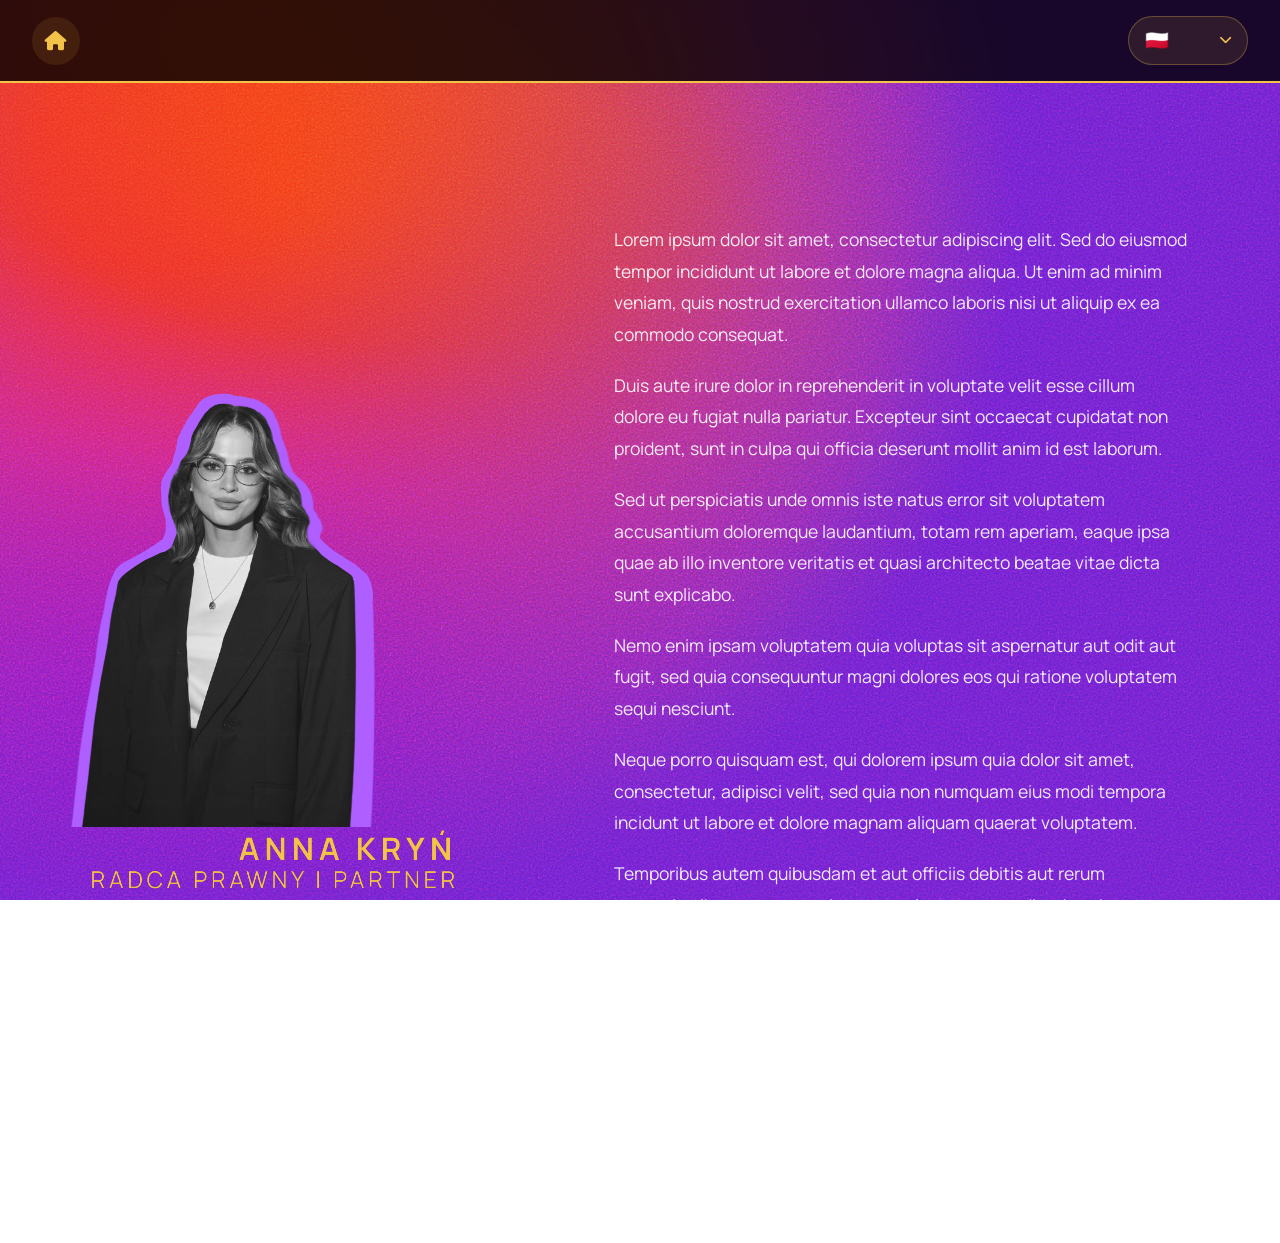
==== commit f16f0fe1: "Add files via upload" ====
--- a/ania.html
+++ b/ania.html
@@ -13,19 +13,41 @@
 <body>
     <!-- Back Button Header -->
     <div class="back-header">
-        <a href="index.html" class="back-button">← Powrót do strony głównej</a>
+        <a href="index.html" class="back-button" title="Powrót do strony głównej">
+            <i class="fas fa-home"></i>
+        </a>
+        <div class="language-dropdown">
+            <button class="language-dropdown-btn" id="languageDropdown">
+                <span class="current-flag">🇵🇱</span>
+                <i class="fas fa-chevron-down"></i>
+            </button>
+            <div class="language-dropdown-content" id="languageDropdownContent">
+                <a href="#" class="language-option" data-lang="pl" data-flag="🇵🇱">
+                    <span class="flag">🇵🇱</span>
+                    <span class="lang-name">Polski</span>
+                </a>
+                <a href="#" class="language-option" data-lang="en" data-flag="🇬🇧">
+                    <span class="flag">🇬🇧</span>
+                    <span class="lang-name">English</span>
+                </a>
+                <a href="#" class="language-option" data-lang="ru" data-flag="🇷🇺">
+                    <span class="flag">🇷🇺</span>
+                    <span class="lang-name">Русский</span>
+                </a>
+            </div>
+        </div>
     </div>
 
     <!-- Main Content -->
     <main class="main-content">
         <section class="section">
             <div class="container">
-                <h2 class="about-heading" data-translate="ania-heading">ANIA</h2>
-                <div class="about-interactive">
-                    <div class="about-image-container">
+                <div class="about-interactive ania-layout">
+                    <div class="about-image-container ania-image-fixed">
                         <img src="ania.svg" alt="Ania" class="about-image">
+                        <img src="AKbar.svg" alt="AKbar" class="about-image">
                     </div>
-                    <div class="about-text-container" style="opacity: 1; transform: translateX(0); pointer-events: auto;">
+                    <div class="about-text-container ania-text-scrollable" style="opacity: 1; transform: translateX(0); pointer-events: auto;">
                         <div class="about-text-content" data-translate="ania-text">
                             <p>Lorem ipsum dolor sit amet, consectetur adipiscing elit. Sed do eiusmod tempor incididunt ut labore et dolore magna aliqua. Ut enim ad minim veniam, quis nostrud exercitation ullamco laboris nisi ut aliquip ex ea commodo consequat.</p>
                             
--- a/styles.css
+++ b/styles.css
@@ -7,6 +7,8 @@
 
 html {
     scroll-behavior: smooth;
+    width: 100%;
+    overflow-x: hidden;
 }
 
 body {
@@ -17,6 +19,8 @@
     margin: 0;
     padding: 0;
     position: relative;
+    width: 100%;
+    box-sizing: border-box;
 }
 
 /* Fixed gradient background - completely static */
@@ -415,12 +419,16 @@
 /* Main Content */
 .main-content {
     padding-top: 70px;
+    width: 100%;
+    overflow-x: hidden;
 }
 
 .container {
     max-width: 1200px;
     margin: 0 auto;
     padding: 0 20px;
+    width: 100%;
+    box-sizing: border-box;
 }
 
 .section {
@@ -690,10 +698,62 @@
 
     .container {
         padding: 0 15px;
+        margin: 0 auto;
+        width: 100%;
+        max-width: 100%;
+        box-sizing: border-box;
     }
 
     .section {
         padding: 60px 0;
+        width: 100%;
+        overflow-x: hidden;
+    }
+    
+    /* Dodatkowe reguły dla wyśrodkowania w wersji mobilnej */
+    .hero-content {
+        padding: 0 15px;
+        width: 100%;
+        box-sizing: border-box;
+    }
+    
+    .about-interactive,
+    .team-interactive {
+        width: 100%;
+        padding: 0 15px;
+        box-sizing: border-box;
+    }
+    
+    .areas-icons-grid {
+        width: 100%;
+        padding: 0 15px;
+        box-sizing: border-box;
+    }
+    
+    .contact-content {
+        width: 100%;
+        padding: 0 15px;
+        box-sizing: border-box;
+    }
+    
+    /* Wyłącz animacje przesuwania nagłówków na mobilnych */
+    .about-heading,
+    .team-heading,
+    .areas-heading,
+    .contact-heading {
+        opacity: 1 !important;
+        transform: none !important;
+        transition: none !important;
+    }
+    
+    /* Dodatkowo wyłącz animacje dla konkretnych nagłówków */
+    .about-heading {
+        opacity: 1 !important;
+        transform: none !important;
+        transition: none !important;
+        position: relative !important;
+        top: auto !important;
+        left: auto !important;
     }
 }
 
@@ -713,39 +773,122 @@
     
     #about {
         padding: 60px 0 0 0;
+        width: 100%;
+        overflow-x: hidden;
+        display: block;
+        align-items: stretch;
     }
     
     #about .container {
         padding: 0 15px;
+        margin: 0 auto;
+        width: 100%;
+        max-width: 100%;
+        box-sizing: border-box;
+        display: block;
+        align-items: stretch;
     }
     
     .about-interactive {
         gap: 1.5rem;
+        width: 100%;
+        padding: 0;
+        box-sizing: border-box;
+        align-items: stretch;
     }
     
     .about-text-container {
         padding: 1rem;
-        order: 1;
+        order: 2;
+        width: 100%;
+        box-sizing: border-box;
+        margin-bottom: 1.5rem;
     }
     
     .about-image-container {
-        order: 2;
+        order: 3;
         display: flex;
         justify-content: center;
-        align-items: flex-end;
-        width: 100%;
+        align-items: center;
+        width: 100%;
+        box-sizing: border-box;
+        margin-top: 1rem;
     }
     
     .about-image {
         margin: 0 auto;
+        width: 90%;
+        max-width: 90%;
     }
     
     .about-heading {
         font-size: 1.2rem;
+        position: relative;
+        top: auto;
+        left: auto;
+        transform: none;
+        margin-bottom: 1.5rem;
+        order: 1;
+        display: block;
+        text-align: center;
+        width: 100%;
+        max-width: 100%;
+        height: auto;
+        flex: none;
+        /* Wyłącz animację przesuwania na mobilnych */
+        opacity: 1;
+        transition: none;
     }
     
     .about-text-content {
         font-size: 0.8rem;
+        width: 100%;
+        box-sizing: border-box;
+        text-align: left;
+    }
+    
+    /* Wyłącz animacje przesuwania nagłówków na małych ekranach */
+    .about-heading,
+    .team-heading,
+    .areas-heading,
+    .contact-heading {
+        opacity: 1 !important;
+        transform: none !important;
+        transition: none !important;
+    }
+    
+    /* Dodatkowo wyłącz animacje dla konkretnych nagłówków */
+    .about-heading {
+        opacity: 1 !important;
+        transform: none !important;
+        transition: none !important;
+        position: relative !important;
+        top: auto !important;
+        left: auto !important;
+    }
+    
+    /* Dodatkowe reguły dla małych ekranów */
+    .container {
+        padding: 0 10px;
+        margin: 0 auto;
+        width: 100%;
+        max-width: 100%;
+        box-sizing: border-box;
+    }
+    
+    .hero-content {
+        padding: 0 10px;
+        width: 100%;
+        box-sizing: border-box;
+    }
+    
+    .areas-icons-grid {
+        padding: 0 10px;
+        grid-template-columns: repeat(2, 1fr);
+    }
+    
+    .contact-content {
+        padding: 0 10px;
     }
 }
 
@@ -856,6 +999,7 @@
     box-sizing: border-box;
     display: flex;
     align-items: flex-end;
+    justify-content: flex-end;
     scroll-margin-top: 70px; /* Ensure proper scrolling with fixed navbar */
 }
 
@@ -891,11 +1035,14 @@
     height: auto;
     cursor: pointer;
     transition: transform 0.3s ease, filter 0.3s ease;
+    margin: 0;
+    padding: 0;
+    display: block;
 }
 
 .team-heading {
     color: #f2c249;
-    font-size: 2.5rem;
+    font-size: 3.9rem;
     margin-bottom: 2rem;
     font-family: 'Manrope', sans-serif;
     text-align: center;
@@ -903,31 +1050,35 @@
     top: 2rem;
     left: 50%;
     transform: translateX(-50%);
-    height: 2.5rem;
+    height: 3.9rem;
     width: auto;
     max-width: none;
 }
 
 /* Responsive for team section */
 @media (max-width: 768px) {
+    #team {
+        width: 100%;
+        overflow-x: hidden;
+        height: auto;
+        min-height: 60vh;
+        flex-direction: column;
+        align-items: center;
+        justify-content: flex-end;
+        padding-top: 2rem;
+        padding-bottom: 0;
+    }
+    
     #team .container {
         padding: 0 20px;
-    }
-    
-    .team-interactive {
+        margin: 0 auto;
+        width: 100%;
+        max-width: 100%;
+        box-sizing: border-box;
         flex-direction: column;
-        text-align: center;
-        gap: 2rem;
-        justify-content: center;
-    }
-    
-    .team-image-container {
-        flex: none;
-    }
-    
-    .team-image {
-        width: 80%;
-        max-width: 80%;
+        align-items: center;
+        justify-content: flex-end;
+        height: 100%;
     }
     
     .team-heading {
@@ -936,10 +1087,40 @@
         top: auto;
         left: auto;
         transform: none;
-        margin-bottom: 1rem;
+        margin-bottom: 2rem;
+        margin-top: 1rem;
         height: 1.5rem;
-        width: auto;
+        width: 100%;
         max-width: none;
+        text-align: center;
+    }
+    
+    .team-interactive {
+        flex-direction: row;
+        text-align: center;
+        gap: 2rem;
+        justify-content: center;
+        align-items: flex-end;
+        width: 100%;
+        padding: 0;
+        box-sizing: border-box;
+        margin-top: auto;
+        margin-bottom: 0;
+    }
+    
+    .team-image-container {
+        flex: 0 0 45%;
+        width: 45%;
+        box-sizing: border-box;
+        display: flex;
+        align-items: flex-end;
+        margin-bottom: 0;
+    }
+    
+    .team-image {
+        width: 100%;
+        max-width: 100%;
+        margin: 0;
     }
 }
 
@@ -966,7 +1147,7 @@
 /* Areas heading - same style as about heading */
 .areas-heading {
     color: #f2c249;
-    font-size: 2.5rem;
+    font-size: 3.9rem;
     margin-bottom: 2rem;
     font-family: 'Manrope', sans-serif;
     text-align: center;
@@ -974,27 +1155,22 @@
     top: 2rem;
     left: 50%;
     transform: translateX(-50%);
-    height: 2.5rem;
+    height: 3.9rem;
     width: auto;
     max-width: none;
 }
 
 .areas-icons-grid {
-    display: flex;
-    flex-direction: column;
+    display: grid;
+    grid-template-columns: repeat(5, 1fr);
     gap: 3rem;
     align-items: center;
+    justify-items: center;
     margin: 0;
     width: 100vw;
     margin-left: calc(-50vw + 50%);
-}
-
-.areas-row {
-    display: flex;
-    justify-content: center;
-    gap: 3rem;
-    width: 100%;
-    padding: 0;
+    padding: 0 2rem;
+    box-sizing: border-box;
 }
 
 .area-icon {
@@ -1030,12 +1206,40 @@
 
 /* Responsive for areas section */
 @media (max-width: 768px) {
+    #areas {
+        width: 100%;
+        overflow-x: hidden;
+    }
+    
+    .areas-background {
+        width: 100%;
+        overflow-x: hidden;
+        padding: 2rem 0;
+        flex-direction: column;
+        justify-content: flex-start;
+        align-items: center;
+    }
+    
+    .areas-heading {
+        position: relative;
+        top: auto;
+        left: auto;
+        transform: none;
+        margin-bottom: 3rem;
+        margin-top: 2rem;
+        text-align: center;
+        width: 100%;
+    }
+    
     .areas-icons-grid {
-        gap: 1rem;
-    }
-    
-    .areas-row {
-        gap: 1rem;
+        grid-template-columns: repeat(3, 1fr);
+        gap: 1.5rem;
+        width: 100%;
+        padding: 0 15px;
+        box-sizing: border-box;
+        margin: 0;
+        margin-left: 0;
+        margin-top: 2rem;
     }
     
     .area-icon-img {
@@ -1049,8 +1253,9 @@
 }
 
 @media (max-width: 480px) {
-    .areas-row {
-        gap: 0.8rem;
+    .areas-icons-grid {
+        grid-template-columns: repeat(2, 1fr);
+        gap: 1rem;
     }
     
     .area-icon-img {
@@ -1060,6 +1265,21 @@
     
     .area-specialization {
         font-size: 0.7rem;
+    }
+    
+    .areas-background {
+        padding: 1.5rem 0;
+    }
+    
+    .areas-heading {
+        margin-bottom: 2.5rem;
+        margin-top: 1.5rem;
+        text-align: center;
+        width: 100%;
+    }
+    
+    .areas-icons-grid {
+        margin-top: 1.5rem;
     }
 }
 
@@ -1070,10 +1290,21 @@
         min-height: auto;
         margin-top: 0;
         padding: 80px 0 0 0;
+        width: 100%;
+        overflow-x: hidden;
+        display: block;
+        align-items: stretch;
     }
     
     #about .container {
         padding: 0 20px;
+        margin: 0 auto;
+        width: 100%;
+        max-width: 100%;
+        box-sizing: border-box;
+        display: flex;
+        flex-direction: column;
+        align-items: stretch;
     }
     
     .about-interactive {
@@ -1081,6 +1312,11 @@
         text-align: center;
         gap: 2rem;
         min-height: auto;
+        width: 100%;
+        padding: 0;
+        box-sizing: border-box;
+        align-items: stretch;
+        display: flex;
     }
     
     .about-text-container {
@@ -1088,43 +1324,64 @@
         transform: none;
         pointer-events: auto;
         padding: 1.5rem;
-        order: 1;
+        order: 2;
+        width: 100%;
+        box-sizing: border-box;
+        margin-bottom: 2rem;
+        flex: 1;
     }
     
     .about-image-container {
         flex: none;
         padding-left: 0;
-        order: 2;
+        order: 3;
         display: flex;
         justify-content: center;
-        align-items: flex-end;
-        width: 100%;
+        align-items: center;
+        width: 100%;
+        box-sizing: border-box;
+        margin-top: 1rem;
     }
     
     .about-image {
-        width: 100%;
-        max-width: 100%;
+        width: 80%;
+        max-width: 80%;
         margin: 0 auto;
     }
     
     .about-heading {
         font-size: 1.5rem;
-        height: 1.5rem;
-        width: auto;
-        max-width: none;
+        height: auto;
+        width: 100%;
+        max-width: 100%;
+        position: relative;
+        top: auto;
+        left: auto;
+        transform: none;
+        margin-bottom: 2rem;
+        order: 1;
+        display: block;
+        text-align: center;
+        flex: none;
+        /* Wyłącz animację przesuwania na mobilnych */
+        opacity: 1;
+        transition: none;
     }
     
     .about-text-content {
         font-size: 0.9rem;
         font-family: 'Manrope', sans-serif;
         font-weight: 400;
+        width: 100%;
+        box-sizing: border-box;
+        text-align: left;
     }
 }
 
 /* Contact Section Styles */
 #contact.section {
     padding: 0;
-    height: 100vh;
+    min-height: 100vh;
     position: relative;
     display: flex;
     flex-direction: column;
@@ -1142,6 +1399,7 @@
     display: flex;
     align-items: center;
     justify-content: center;
+    min-height: calc(100vh - 80px); /* Subtract footer height */
 }
 
 /* Contact heading - same style as about heading */
@@ -1170,6 +1428,9 @@
     font-size: 0.9rem;
     opacity: 0.8;
     padding: 1rem 0;
+    position: relative;
+    z-index: 1;
+    margin-top: auto;
 }
 
 .contact-content {
@@ -1377,28 +1638,67 @@
 
 /* Responsive for contact section */
 @media (max-width: 768px) {
+    #contact {
+        width: 100%;
+        overflow-x: hidden;
+        height: auto;
+        min-height: 100vh;
+    }
+    
+    .contact-background {
+        width: 100%;
+        overflow-x: hidden;
+        padding: 2rem 0;
+        flex-direction: column;
+        justify-content: flex-start;
+        align-items: center;
+    }
+    
+    .contact-heading {
+        position: relative;
+        top: auto;
+        left: auto;
+        transform: none;
+        margin-bottom: 3rem;
+        margin-top: 2rem;
+        text-align: center;
+        width: 100%;
+    }
+    
     .contact-content {
         grid-template-columns: 1fr;
         gap: 2rem;
+        width: 100%;
+        padding: 0 15px;
+        box-sizing: border-box;
+        margin-top: 2rem;
     }
     
     .contact-form-box {
         order: -1;
+        width: 100%;
+        box-sizing: border-box;
     }
     
     .contact-info-box,
     .contact-form-box {
         padding: 1.5rem;
+        width: 100%;
+        box-sizing: border-box;
     }
     
     .address-bar,
     .social-link,
     .email-item {
         max-width: 100%;
+        width: 100%;
+        box-sizing: border-box;
     }
     
     .form-submit-btn {
         max-width: 100%;
+        width: 100%;
+        box-sizing: border-box;
     }
     
     .form-group label {
@@ -1408,6 +1708,23 @@
     .form-group input,
     .form-group textarea {
         font-size: 0.9rem;
+        width: 100%;
+        box-sizing: border-box;
+    }
+    
+    /* Footer mobile adjustments */
+    .contact-footer {
+        padding: 1rem 15px;
+        text-align: center;
+        position: relative;
+        z-index: 1;
+        margin-top: auto;
+    }
+    
+    .contact-footer p {
+        text-align: center;
+        line-height: 1.5;
+        word-wrap: break-word;
     }
 }
 
@@ -1467,6 +1784,69 @@
     .large-icon .floating-icon-img {
         width: 80px;
         height: 80px;
+    }
+    
+    /* Team section mobile adjustments for small screens */
+    #team {
+        padding-top: 1.5rem;
+        padding-bottom: 0;
+        min-height: 50vh;
+        justify-content: flex-end;
+    }
+    
+    .team-heading {
+        font-size: 1.3rem;
+        margin-bottom: 1.5rem;
+        margin-top: 0.5rem;
+    }
+    
+    .team-interactive {
+        gap: 1.5rem;
+        margin-top: auto;
+        margin-bottom: 0;
+        align-items: flex-end;
+        justify-content: center;
+    }
+    
+    .team-image-container {
+        flex: 0 0 48%;
+        width: 48%;
+        display: flex;
+        align-items: flex-end;
+        margin-bottom: 0;
+        padding-bottom: 0;
+    }
+    
+    .team-image {
+        margin-bottom: 0;
+        padding-bottom: 0;
+    }
+    
+    /* Contact section mobile adjustments */
+    .contact-background {
+        padding: 1.5rem 0;
+    }
+    
+    .contact-heading {
+        margin-bottom: 2.5rem;
+        margin-top: 1.5rem;
+    }
+    
+    .contact-content {
+        margin-top: 1.5rem;
+    }
+    
+    /* Footer mobile adjustments for small screens */
+    .contact-footer {
+        padding: 1rem 10px;
+        position: relative;
+        z-index: 1;
+        margin-top: auto;
+    }
+    
+    .contact-footer p {
+        font-size: 0.8rem;
+        line-height: 1.6;
     }
 }
 
@@ -1604,27 +1984,171 @@
     padding: 1rem 2rem;
     border-bottom: 2px solid #f2c249;
     display: flex;
+    justify-content: space-between;
+    align-items: center;
+}
+
+.back-header .language-selector {
+    margin-left: 0;
+    margin-right: 0;
+}
+
+.back-header .lang-btn {
+    padding: 0.5rem;
+    border: none;
+    background: none;
+    color: rgba(255, 255, 255, 0.8);
+    cursor: pointer;
+    font-size: 1.4rem;
+    transition: all 0.3s ease;
+    min-width: 50px;
+    display: flex;
+    align-items: center;
     justify-content: center;
+}
+
+.back-header .lang-btn:hover {
+    opacity: 0.7;
+    color: #f2c249;
+}
+
+.back-header .lang-btn.active {
+    color: #f2c249;
+    opacity: 1;
+}
+
+.back-button {
+    display: inline-flex;
     align-items: center;
-}
-
-.back-button {
-    display: inline-block;
-    padding: 0.5rem 1rem;
+    justify-content: center;
+    padding: 0.75rem;
     color: #f2c249;
     text-decoration: none;
     font-weight: 500;
     font-family: 'Manrope', sans-serif;
     transition: all 0.3s ease;
-    font-size: 1rem;
+    font-size: 1.2rem;
     border: 1px solid transparent;
-    border-radius: 3px;
+    border-radius: 50%;
+    width: 48px;
+    height: 48px;
+    background: rgba(242, 194, 73, 0.1);
 }
 
 .back-button:hover {
     color: #e6b800;
     border-color: #f2c249;
+    background: rgba(242, 194, 73, 0.2);
+    transform: scale(1.05);
+}
+
+/* Language Dropdown Styles */
+.language-dropdown {
+    position: relative;
+    display: inline-block;
+}
+
+.language-dropdown-btn {
+    display: flex;
+    align-items: center;
+    gap: 0.5rem;
+    padding: 0.75rem 1rem;
     background: rgba(242, 194, 73, 0.1);
+    border: 1px solid rgba(242, 194, 73, 0.3);
+    border-radius: 25px;
+    color: #f2c249;
+    cursor: pointer;
+    font-size: 1rem;
+    transition: all 0.3s ease;
+    min-width: 120px;
+    justify-content: space-between;
+}
+
+.language-dropdown-btn:hover {
+    background: rgba(242, 194, 73, 0.2);
+    border-color: #f2c249;
+    transform: translateY(-1px);
+}
+
+.language-dropdown-btn .current-flag {
+    font-size: 1.2rem;
+}
+
+.language-dropdown-btn .fa-chevron-down {
+    font-size: 0.8rem;
+    transition: transform 0.3s ease;
+}
+
+.language-dropdown.active .fa-chevron-down {
+    transform: rotate(180deg);
+}
+
+.language-dropdown.active .language-dropdown-content {
+    display: block !important;
+    opacity: 1 !important;
+    visibility: visible !important;
+    transform: translateY(0) !important;
+}
+
+/* Ensure dropdown is always on top */
+.language-dropdown-content {
+    display: none;
+    position: absolute;
+    right: 0;
+    top: 100%;
+    background: rgba(0, 0, 0, 0.95);
+    backdrop-filter: blur(15px);
+    border: 1px solid rgba(242, 194, 73, 0.3);
+    border-radius: 12px;
+    box-shadow: 0 8px 32px rgba(0, 0, 0, 0.3);
+    min-width: 160px;
+    z-index: 9999;
+    margin-top: 0.5rem;
+    overflow: hidden;
+    opacity: 0;
+    visibility: hidden;
+    transform: translateY(-10px);
+    transition: all 0.3s ease;
+}
+
+.language-option {
+    display: flex;
+    align-items: center;
+    gap: 0.75rem;
+    padding: 0.75rem 1rem;
+    color: rgba(255, 255, 255, 0.9);
+    text-decoration: none;
+    transition: all 0.2s ease;
+    border-bottom: 1px solid rgba(255, 255, 255, 0.1);
+}
+
+.language-option:last-child {
+    border-bottom: none;
+}
+
+.language-option:hover {
+    background: rgba(242, 194, 73, 0.1);
+    color: #f2c249;
+}
+
+.language-option .flag {
+    font-size: 1.2rem;
+}
+
+.language-option .lang-name {
+    font-weight: 500;
+    font-size: 0.9rem;
+}
+
+@keyframes dropdownFadeIn {
+    from {
+        opacity: 0;
+        transform: translateY(-10px);
+    }
+    to {
+        opacity: 1;
+        transform: translateY(0);
+    }
 }
 
 /* Adjust main content for fixed header */
@@ -1695,4 +2219,444 @@
     .privacy-table td {
         padding: 0.75rem 0.5rem;
     }
+}
+
+@media (max-width: 480px) {
+    .hero-title {
+        font-size: 1.2rem;
+    }
+
+    .hero-subtitle {
+        font-size: 0.6rem;
+    }
+
+    .cta-button {
+        padding: 0.8rem 1.5rem;
+        font-size: 0.6rem;
+    }
+    
+    #about {
+        padding: 60px 0 0 0;
+        width: 100%;
+        overflow-x: hidden;
+        display: block;
+        align-items: stretch;
+    }
+    
+    #about .container {
+        padding: 0 15px;
+        margin: 0 auto;
+        width: 100%;
+        max-width: 100%;
+        box-sizing: border-box;
+        display: block;
+        align-items: stretch;
+    }
+    
+    .about-interactive {
+        gap: 1.5rem;
+        width: 100%;
+        padding: 0;
+        box-sizing: border-box;
+        align-items: stretch;
+    }
+    
+    .about-text-container {
+        padding: 1rem;
+        order: 2;
+        width: 100%;
+        box-sizing: border-box;
+        margin-bottom: 1.5rem;
+    }
+    
+    .about-image-container {
+        order: 3;
+        display: flex;
+        justify-content: center;
+        align-items: center;
+        width: 100%;
+        box-sizing: border-box;
+        margin-top: 1rem;
+    }
+    
+    .about-image {
+        margin: 0 auto;
+        width: 90%;
+        max-width: 90%;
+    }
+    
+    .about-heading {
+        font-size: 1.2rem;
+        position: relative;
+        top: auto;
+        left: auto;
+        transform: none;
+        margin-bottom: 1.5rem;
+        order: 1;
+        display: block;
+        text-align: center;
+        width: 100%;
+        max-width: 100%;
+        height: auto;
+        flex: none;
+    }
+    
+    .about-text-content {
+        font-size: 0.8rem;
+        width: 100%;
+        box-sizing: border-box;
+        text-align: left;
+    }
+    
+    /* Wyłącz animacje przesuwania nagłówków na małych ekranach */
+    .about-heading,
+    .team-heading,
+    .areas-heading,
+    .contact-heading {
+        opacity: 1 !important;
+        transform: none !important;
+        transition: none !important;
+    }
+    
+    /* Dodatkowo wyłącz animacje dla konkretnych nagłówków */
+    .about-heading {
+        opacity: 1 !important;
+        transform: none !important;
+        transition: none !important;
+        position: relative !important;
+        top: auto !important;
+        left: auto !important;
+    }
+    
+    /* Dodatkowe reguły dla małych ekranów */
+    .container {
+        padding: 0 10px;
+        margin: 0 auto;
+        width: 100%;
+        max-width: 100%;
+        box-sizing: border-box;
+    }
+    
+    .hero-content {
+        padding: 0 10px;
+        width: 100%;
+        box-sizing: border-box;
+    }
+    
+    .areas-icons-grid {
+        padding: 0 10px;
+        grid-template-columns: repeat(2, 1fr);
+    }
+    
+    .contact-content {
+        padding: 0 10px;
+    }
+}
+
+/* Ola page specific styles */
+.ola-layout {
+    display: flex;
+    align-items: flex-end;
+    gap: 4rem;
+    min-height: 100vh;
+    width: 100%;
+    max-width: none;
+    padding: 0;
+    position: relative;
+    overflow: hidden;
+}
+
+.ola-image-fixed {
+    position: fixed;
+    left: 20px;
+    bottom: 0;
+    flex: 0 0 40%;
+    display: flex;
+    flex-direction: column;
+    justify-content: flex-end;
+    align-items: flex-start;
+    padding: 0;
+    z-index: 10;
+    pointer-events: none;
+    max-width: 40vw;
+    max-height: 80vh;
+}
+
+.ola-image-fixed .about-image {
+    width: 85%;
+    max-width: 85%;
+    height: auto;
+    cursor: pointer;
+    transition: transform 0.3s ease, filter 0.3s ease;
+    pointer-events: auto;
+    object-fit: contain;
+}
+
+.ola-text-scrollable {
+    flex: 1;
+    margin-left: 45%;
+    opacity: 1;
+    transform: translateX(0);
+    transition: all 0.7s ease;
+    pointer-events: auto;
+    padding: 4rem 2rem 2rem 2rem;
+    max-width: none;
+    overflow: visible;
+    max-height: none;
+    background: transparent;
+    border-radius: 8px 0 0 8px;
+}
+
+/* Responsive adjustments for Ola layout */
+@media (max-width: 768px) {
+    .ola-layout {
+        flex-direction: column;
+        gap: 1.5rem;
+        min-height: auto;
+        overflow: visible;
+        align-items: center;
+        text-align: center;
+    }
+    
+    .ola-image-fixed {
+        position: relative;
+        left: auto;
+        bottom: auto;
+        order: 1;
+        display: flex;
+        flex-direction: column;
+        justify-content: center;
+        align-items: center;
+        width: 100%;
+        box-sizing: border-box;
+        margin-top: 1rem;
+        flex: none;
+        pointer-events: auto;
+        max-width: 100%;
+        max-height: none;
+    }
+    
+    .ola-image-fixed .about-image {
+        width: 100%;
+        max-width: 100%;
+        margin: 0 auto;
+    }
+    
+    .ola-text-scrollable {
+        margin-left: 0;
+        order: 2;
+        width: 100%;
+        box-sizing: border-box;
+        margin-bottom: 1.5rem;
+        padding: 1rem;
+        max-height: none;
+        background: transparent;
+        border-radius: 0;
+        text-align: center;
+    }
+}
+
+@media (max-width: 480px) {
+    .ola-layout {
+        gap: 1rem;
+        align-items: center;
+        text-align: center;
+    }
+    
+    .ola-image-fixed .about-image {
+        width: 100%;
+        max-width: 100%;
+    }
+    
+    .ola-text-scrollable {
+        padding: 0.5rem;
+        text-align: center;
+    }
+}
+
+/* Ania page specific styles */
+.ania-layout {
+    display: flex;
+    align-items: flex-end;
+    gap: 4rem;
+    min-height: 100vh;
+    width: 100%;
+    max-width: none;
+    padding: 0;
+    position: relative;
+    overflow: hidden;
+}
+
+.ania-image-fixed {
+    position: fixed;
+    left: 20px;
+    bottom: 0;
+    flex: 0 0 40%;
+    display: flex;
+    flex-direction: column;
+    justify-content: space-between;
+    align-items: flex-start;
+    padding: 0;
+    z-index: 10;
+    pointer-events: none;
+    max-width: 40vw;
+    max-height: 80vh;
+}
+
+.ania-image-fixed .about-image {
+    width: 85%;
+    max-width: 85%;
+    height: auto;
+    cursor: pointer;
+    transition: transform 0.3s ease, filter 0.3s ease;
+    pointer-events: auto;
+    object-fit: contain;
+}
+
+.ania-text-scrollable {
+    flex: 1;
+    margin-left: 45%;
+    opacity: 1;
+    transform: translateX(0);
+    transition: all 0.7s ease;
+    pointer-events: auto;
+    padding: 4rem 2rem 2rem 2rem;
+    max-width: none;
+    overflow: visible;
+    max-height: none;
+    background: transparent;
+    border-radius: 8px 0 0 8px;
+}
+
+/* Responsive adjustments for Ania layout */
+@media (max-width: 768px) {
+    .ania-layout {
+        flex-direction: column;
+        gap: 1.5rem;
+        min-height: auto;
+        overflow: visible;
+        align-items: center;
+        text-align: center;
+    }
+    
+    .ania-image-fixed {
+        position: relative;
+        left: auto;
+        bottom: auto;
+        order: 1;
+        display: flex;
+        flex-direction: column;
+        justify-content: center;
+        align-items: center;
+        width: 100%;
+        box-sizing: border-box;
+        margin-top: 1rem;
+        flex: none;
+        pointer-events: auto;
+        max-width: 100%;
+        max-height: none;
+    }
+    
+    .ania-image-fixed .about-image {
+        width: 100%;
+        max-width: 100%;
+        margin: 0 auto;
+    }
+    
+    .ania-text-scrollable {
+        margin-left: 0;
+        order: 2;
+        width: 100%;
+        box-sizing: border-box;
+        margin-bottom: 1.5rem;
+        padding: 1rem;
+        max-height: none;
+        background: transparent;
+        border-radius: 0;
+        text-align: center;
+    }
+}
+
+@media (max-width: 480px) {
+    .ania-layout {
+        gap: 1rem;
+        align-items: center;
+        text-align: center;
+    }
+    
+    .ania-image-fixed .about-image {
+        width: 100%;
+        max-width: 100%;
+    }
+    
+    .ania-text-scrollable {
+        padding: 0.5rem;
+        text-align: center;
+    }
+}
+
+/* Responsive adjustments for header */
+@media (max-width: 768px) {
+    .back-header {
+        padding: 0.75rem 1rem;
+    }
+    
+    .back-button {
+        width: 40px;
+        height: 40px;
+        font-size: 1rem;
+        padding: 0.5rem;
+    }
+    
+    .language-dropdown-btn {
+        padding: 0.5rem 0.75rem;
+        min-width: 100px;
+        font-size: 0.9rem;
+    }
+    
+    .language-dropdown-btn .current-flag {
+        font-size: 1rem;
+    }
+    
+    .language-dropdown-content {
+        min-width: 140px;
+        right: -10px;
+    }
+    
+    .language-option {
+        padding: 0.6rem 0.75rem;
+        font-size: 0.85rem;
+    }
+    
+    .language-option .flag {
+        font-size: 1rem;
+    }
+    
+    .language-option .lang-name {
+        font-size: 0.8rem;
+    }
+}
+
+@media (max-width: 480px) {
+    .back-header {
+        padding: 0.5rem 0.75rem;
+    }
+    
+    .back-button {
+        width: 36px;
+        height: 36px;
+        font-size: 0.9rem;
+        padding: 0.4rem;
+    }
+    
+    .language-dropdown-btn {
+        padding: 0.4rem 0.6rem;
+        min-width: 90px;
+        font-size: 0.8rem;
+    }
+    
+    .language-dropdown-content {
+        min-width: 130px;
+        right: -15px;
+    }
 }
